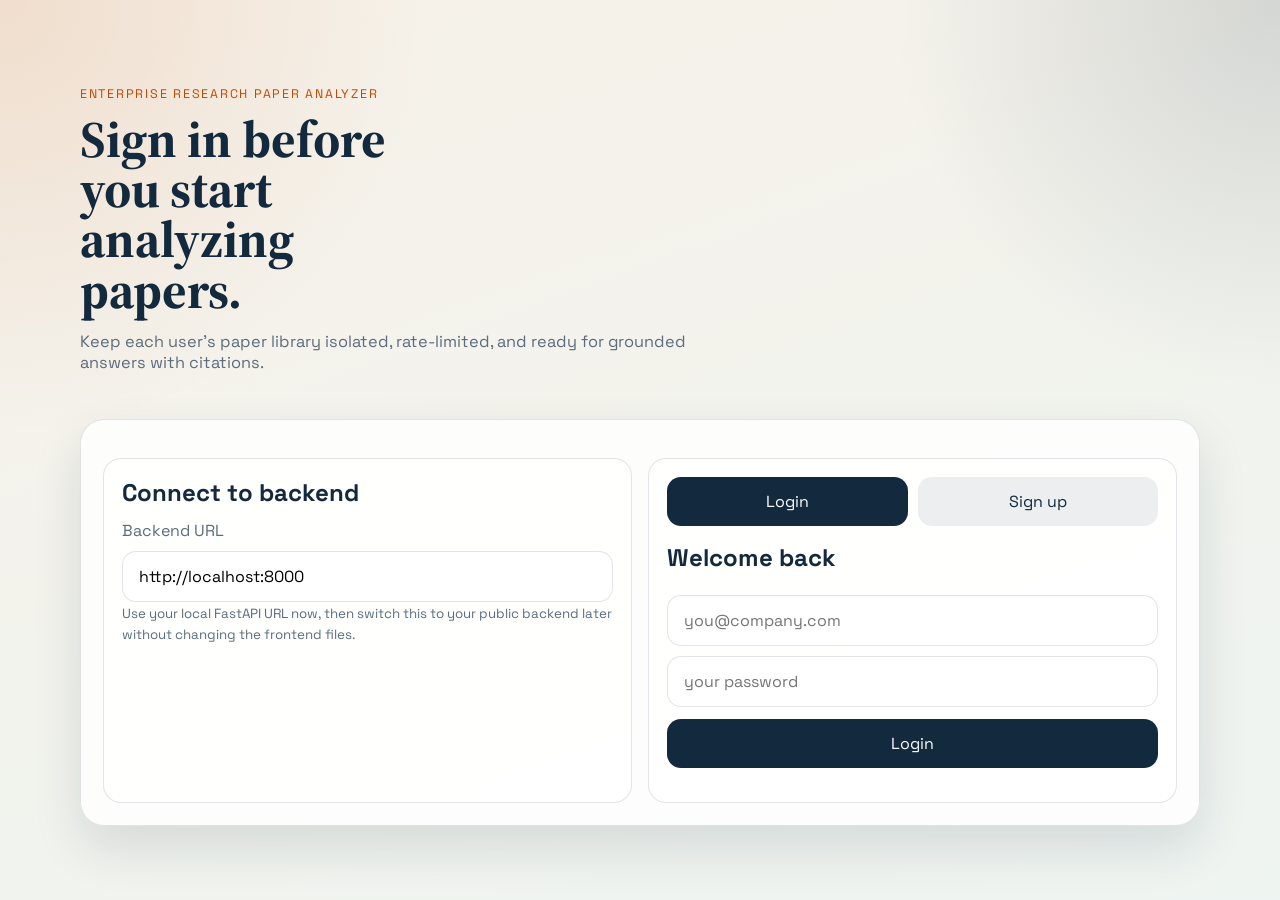
==== frontend/chat.html @ 9fa0dc1c "added UI/UX and minor rate limiting debugs" ====
<!DOCTYPE html>
<html lang="en">
<head>
  <meta charset="UTF-8" />
  <meta name="viewport" content="width=device-width, initial-scale=1.0" />
  <title>PaperLens Workspace</title>
  <link rel="preconnect" href="https://fonts.googleapis.com">
  <link rel="preconnect" href="https://fonts.gstatic.com" crossorigin>
  <link href="https://fonts.googleapis.com/css2?family=Space+Grotesk:wght@400;500;700&family=Source+Serif+4:opsz,wght@8..60,400;8..60,600&display=swap" rel="stylesheet">
  <link rel="stylesheet" href="./styles.css?v=2" />
</head>
<body>
  <main class="layout">
    <section class="hero">
      <div class="hero-topbar">
        <div>
          <p class="eyebrow">PaperLens Workspace</p>
          <h1>Ask grounded questions over uploaded research papers.</h1>
        </div>
        <div class="hero-actions">
          <span id="sessionLabel" class="pill"></span>
          <a class="link-button" href="./login.html">Account</a>
          <button id="logoutBtn" class="ghost" type="button">Logout</button>
        </div>
      </div>
      <p class="lede">Summaries, limitations, methods, and evidence-backed answers stay tied to the chunks retrieved from each user’s own paper library.</p>
      <div class="card">
        <label for="apiBase">Backend URL</label>
        <input id="apiBase" placeholder="http://localhost:8000" />
        <small>Useful when switching from local development to a deployed backend.</small>
        <p id="backendState" class="status"></p>
      </div>
    </section>

    <section class="panel">
      <div class="panel-header">
        <h2>Upload PDF</h2>
        <span class="pill">Max 5 uploads/day, 10MB each</span>
      </div>
      <div class="card">
        <input id="pdfInput" type="file" accept="application/pdf" multiple />
        <button id="uploadBtn" type="button">Upload papers</button>
        <p id="uploadState" class="status"></p>
      </div>
    </section>

    <section class="panel chat-panel">
      <div class="panel-header">
        <h2>Ask Questions</h2>
        <span class="pill">Max 10 queries/minute</span>
      </div>
      <div class="card">
        <textarea id="questionInput" rows="4" placeholder="What dataset did the paper use, and what were the main limitations?"></textarea>
        <div class="actions">
          <button id="askBtn" type="button">Ask</button>
          <button id="historyBtn" class="ghost" type="button">Refresh history</button>
        </div>
      </div>
      <div class="content-grid">
        <div id="answerCard" class="card response-card">
          <h3>Latest answer</h3>
          <pre id="answerOutput">No answer yet.</pre>
          <div id="citationOutput" class="citations"></div>
        </div>
        <div id="historyCard" class="card">
          <h3>History</h3>
          <div id="historyOutput" class="history"></div>
        </div>
      </div>
    </section>
  </main>

  <script src="./app.js?v=2"></script>
  <script src="./chat.js?v=2"></script>
</body>
</html>
---- frontend/styles.css ----
:root {
  --bg: #f4efe5;
  --ink: #13293d;
  --muted: #5b6c7d;
  --accent: #c44900;
  --accent-soft: #ffd9c7;
  --card: rgba(255, 255, 255, 0.8);
  --line: rgba(19, 41, 61, 0.12);
  --shadow: 0 22px 50px rgba(19, 41, 61, 0.12);
}

* {
  box-sizing: border-box;
}

body {
  margin: 0;
  font-family: "Space Grotesk", sans-serif;
  color: var(--ink);
  background:
    radial-gradient(circle at top left, rgba(196, 73, 0, 0.12), transparent 28%),
    radial-gradient(circle at top right, rgba(19, 41, 61, 0.14), transparent 25%),
    linear-gradient(160deg, #f7f2e9 0%, #eef4f1 100%);
  min-height: 100vh;
}

.layout {
  width: min(1120px, calc(100% - 32px));
  margin: 0 auto;
  padding: 32px 0 56px;
}

.auth-layout {
  min-height: 100vh;
  display: grid;
  align-content: center;
}

.hero {
  padding: 24px 0;
}

.hero-tight {
  padding-bottom: 8px;
}

.hero-topbar {
  display: flex;
  justify-content: space-between;
  gap: 24px;
  align-items: flex-start;
}

.hero-actions {
  display: flex;
  gap: 12px;
  align-items: center;
  flex-wrap: wrap;
}

.eyebrow {
  text-transform: uppercase;
  letter-spacing: 0.14em;
  font-size: 0.78rem;
  color: var(--accent);
  margin-bottom: 12px;
}

h1, h2, h3 {
  margin: 0 0 12px;
}

h1 {
  font-family: "Source Serif 4", serif;
  font-size: clamp(2.2rem, 4vw, 4.3rem);
  line-height: 0.98;
  max-width: 12ch;
}

.lede {
  max-width: 62ch;
  color: var(--muted);
  font-size: 1.02rem;
}

.panel {
  margin-top: 22px;
  background: var(--card);
  border: 1px solid var(--line);
  border-radius: 24px;
  padding: 22px;
  box-shadow: var(--shadow);
  backdrop-filter: blur(12px);
}

.panel-header,
.actions,
.grid {
  display: flex;
  gap: 16px;
}

.panel-header,
.actions {
  justify-content: space-between;
  align-items: center;
}

.grid {
  flex-wrap: wrap;
}

.grid > .card {
  flex: 1 1 280px;
}

.content-grid {
  display: grid;
  grid-template-columns: 1.3fr 0.9fr;
  gap: 16px;
}

.card {
  border: 1px solid var(--line);
  border-radius: 18px;
  background: rgba(255, 255, 255, 0.72);
  padding: 18px;
  margin-top: 16px;
}

label,
small,
.status,
.pill {
  color: var(--muted);
}

.pill {
  background: var(--accent-soft);
  color: var(--accent);
  padding: 8px 12px;
  border-radius: 999px;
  font-size: 0.85rem;
}

input,
textarea,
button {
  width: 100%;
  font: inherit;
  border-radius: 14px;
}

input,
textarea {
  border: 1px solid var(--line);
  background: white;
  padding: 14px 16px;
  margin-top: 10px;
}

button {
  border: none;
  background: var(--ink);
  color: white;
  padding: 14px 18px;
  cursor: pointer;
  margin-top: 12px;
  transition: transform 180ms ease, opacity 180ms ease;
}

button:hover {
  transform: translateY(-1px);
}

button.ghost {
  background: transparent;
  color: var(--ink);
  border: 1px solid var(--line);
}

.link-button {
  display: inline-flex;
  align-items: center;
  justify-content: center;
  min-height: 46px;
  padding: 0 18px;
  border-radius: 14px;
  text-decoration: none;
  color: var(--ink);
  border: 1px solid var(--line);
  background: rgba(255, 255, 255, 0.72);
}

.tabs {
  display: flex;
  gap: 10px;
  margin-bottom: 16px;
}

.tab {
  margin-top: 0;
}

.tab.active {
  background: var(--ink);
  color: white;
}

.tab.ghost-tab {
  background: rgba(19, 41, 61, 0.08);
  color: var(--ink);
}

.hidden {
  display: none;
}

.response-card pre {
  white-space: pre-wrap;
  margin: 0;
  font-family: "Space Grotesk", sans-serif;
  line-height: 1.6;
}

.citations,
.history {
  display: grid;
  gap: 12px;
  margin-top: 14px;
}

.citation,
.history-item {
  padding: 14px;
  border-radius: 16px;
  background: rgba(19, 41, 61, 0.04);
}

.history-item p {
  margin-bottom: 0;
}

@media (max-width: 720px) {
  .layout {
    width: min(100% - 20px, 1120px);
    padding-top: 16px;
  }

  .panel-header,
  .actions {
    flex-direction: column;
    align-items: stretch;
  }

  .hero-topbar,
  .content-grid {
    display: block;
  }
}
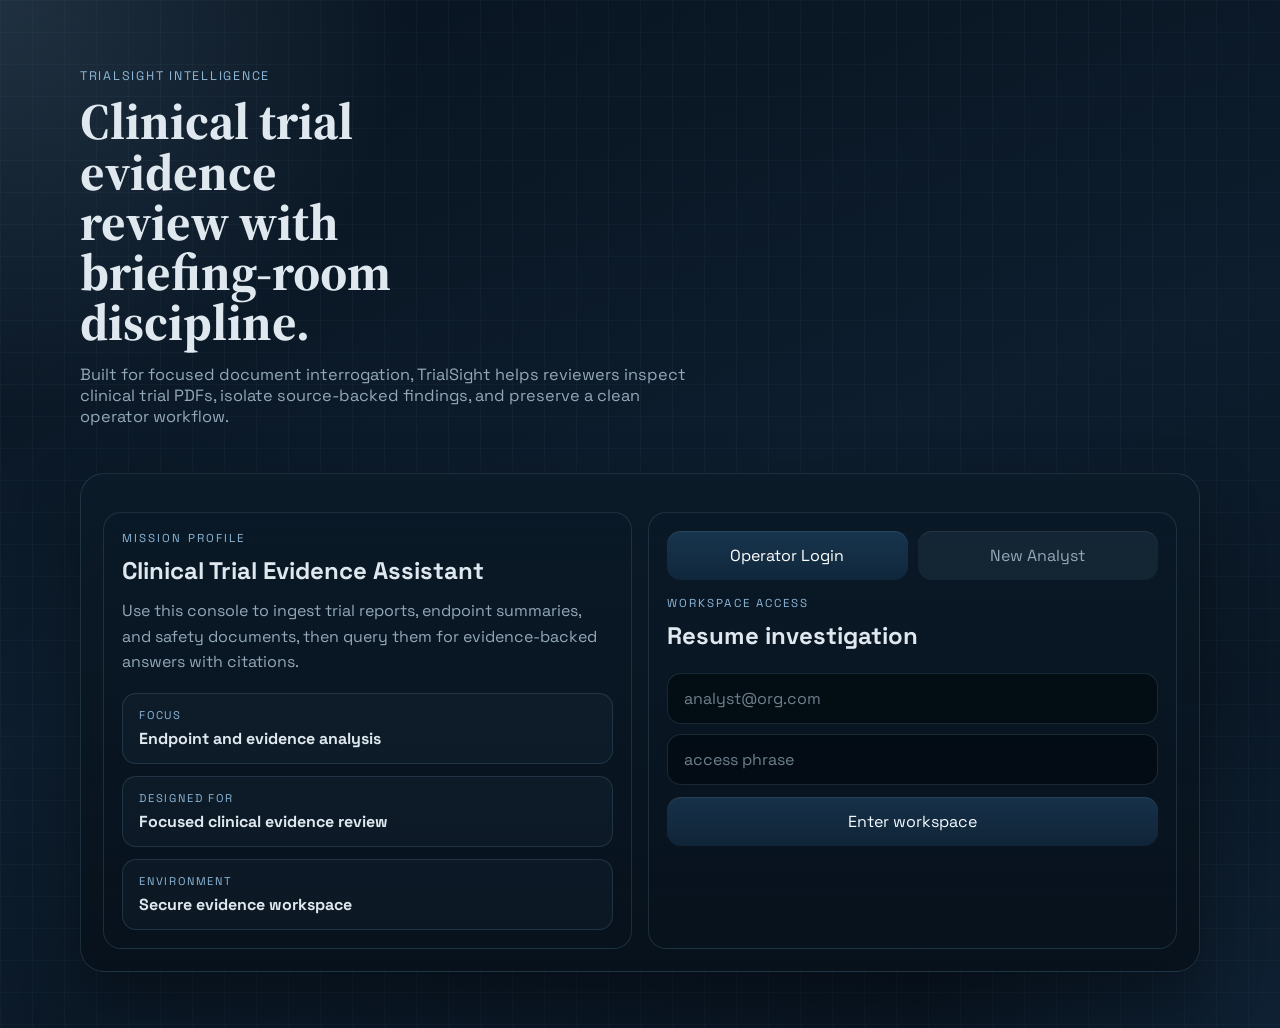
==== commit 3f9a5bdc: "pivot RAG usecase to Clinical Trial Evidence Assistant" ====
--- a/frontend/chat.html
+++ b/frontend/chat.html
@@ -3,74 +3,81 @@
 <head>
   <meta charset="UTF-8" />
   <meta name="viewport" content="width=device-width, initial-scale=1.0" />
-  <title>PaperLens Workspace</title>
+  <title>TrialSight Intelligence Workspace</title>
   <link rel="preconnect" href="https://fonts.googleapis.com">
   <link rel="preconnect" href="https://fonts.gstatic.com" crossorigin>
   <link href="https://fonts.googleapis.com/css2?family=Space+Grotesk:wght@400;500;700&family=Source+Serif+4:opsz,wght@8..60,400;8..60,600&display=swap" rel="stylesheet">
-  <link rel="stylesheet" href="./styles.css?v=2" />
+  <link rel="stylesheet" href="./styles.css?v=3" />
 </head>
 <body>
   <main class="layout">
     <section class="hero">
       <div class="hero-topbar">
         <div>
-          <p class="eyebrow">PaperLens Workspace</p>
-          <h1>Ask grounded questions over uploaded research papers.</h1>
+          <p class="eyebrow">TrialSight Intelligence</p>
+          <h1>Run evidence queries like a clinical review brief, not a generic chatbot.</h1>
         </div>
         <div class="hero-actions">
           <span id="sessionLabel" class="pill"></span>
-          <a class="link-button" href="./login.html">Account</a>
-          <button id="logoutBtn" class="ghost" type="button">Logout</button>
+          <a class="link-button" href="./login.html">Access</a>
+          <button id="logoutBtn" class="ghost" type="button">Sign out</button>
         </div>
       </div>
-      <p class="lede">Summaries, limitations, methods, and evidence-backed answers stay tied to the chunks retrieved from each user’s own paper library.</p>
+      <p class="lede">Interrogate uploaded trial reports, population analyses, endpoint summaries, and safety findings. Every response stays tied to retrieved source passages and page labels.</p>
       <div class="card">
-        <label for="apiBase">Backend URL</label>
-        <input id="apiBase" placeholder="http://localhost:8000" />
-        <small>Useful when switching from local development to a deployed backend.</small>
-        <p id="backendState" class="status"></p>
+        <div class="panel-header compact-header">
+          <div>
+            <p class="section-kicker">Workspace Status</p>
+            <h3>Evidence workspace online</h3>
+          </div>
+          <span id="backendState" class="pill subtle-pill">Secure evidence workspace</span>
+        </div>
+        <p class="status-copy">Your review environment is connected and ready for document intake, evidence retrieval, and citation-grounded answers.</p>
       </div>
     </section>
 
     <section class="panel">
       <div class="panel-header">
-        <h2>Upload PDF</h2>
-        <span class="pill">Max 5 uploads/day, 10MB each</span>
+        <h2>Evidence Intake</h2>
+        <span class="pill">5 uploads/day, 10MB max</span>
       </div>
       <div class="card">
         <input id="pdfInput" type="file" accept="application/pdf" multiple />
-        <button id="uploadBtn" type="button">Upload papers</button>
+        <button id="uploadBtn" type="button">Ingest trial dossier</button>
         <p id="uploadState" class="status"></p>
       </div>
     </section>
 
     <section class="panel chat-panel">
       <div class="panel-header">
-        <h2>Ask Questions</h2>
-        <span class="pill">Max 10 queries/minute</span>
+        <h2>Analyst Interrogation Console</h2>
+        <span class="pill">4 queries/minute, 25/day</span>
       </div>
       <div class="card">
-        <textarea id="questionInput" rows="4" placeholder="What dataset did the paper use, and what were the main limitations?"></textarea>
+        <textarea id="questionInput" rows="4" placeholder="What was the primary endpoint, which population was analyzed, and where are the key safety caveats documented?"></textarea>
         <div class="actions">
-          <button id="askBtn" type="button">Ask</button>
-          <button id="historyBtn" class="ghost" type="button">Refresh history</button>
+          <button id="askBtn" type="button">Run evidence query</button>
+          <button id="historyBtn" class="ghost" type="button">Refresh case log</button>
         </div>
       </div>
       <div class="content-grid">
         <div id="answerCard" class="card response-card">
-          <h3>Latest answer</h3>
-          <pre id="answerOutput">No answer yet.</pre>
+          <p class="section-kicker">Evidence Brief</p>
+          <h3>Latest response</h3>
+          <pre id="answerOutput">No evidence brief yet.</pre>
           <div id="citationOutput" class="citations"></div>
         </div>
         <div id="historyCard" class="card">
-          <h3>History</h3>
+          <p class="section-kicker">Activity Trace</p>
+          <h3>Query history</h3>
           <div id="historyOutput" class="history"></div>
         </div>
       </div>
     </section>
   </main>
 
-  <script src="./app.js?v=2"></script>
-  <script src="./chat.js?v=2"></script>
+  <script src="./config.js?v=3"></script>
+  <script src="./app.js?v=3"></script>
+  <script src="./chat.js?v=3"></script>
 </body>
 </html>
--- a/frontend/styles.css
+++ b/frontend/styles.css
@@ -1,12 +1,12 @@
 :root {
-  --bg: #f4efe5;
-  --ink: #13293d;
-  --muted: #5b6c7d;
-  --accent: #c44900;
-  --accent-soft: #ffd9c7;
-  --card: rgba(255, 255, 255, 0.8);
-  --line: rgba(19, 41, 61, 0.12);
-  --shadow: 0 22px 50px rgba(19, 41, 61, 0.12);
+  --bg: #08131f;
+  --ink: #dfe8ef;
+  --muted: #93a8b8;
+  --accent: #8cb7d8;
+  --accent-soft: rgba(140, 183, 216, 0.14);
+  --card: rgba(9, 22, 35, 0.9);
+  --line: rgba(140, 183, 216, 0.16);
+  --shadow: 0 26px 60px rgba(0, 0, 0, 0.35);
 }
 
 * {
@@ -18,9 +18,12 @@
   font-family: "Space Grotesk", sans-serif;
   color: var(--ink);
   background:
-    radial-gradient(circle at top left, rgba(196, 73, 0, 0.12), transparent 28%),
-    radial-gradient(circle at top right, rgba(19, 41, 61, 0.14), transparent 25%),
-    linear-gradient(160deg, #f7f2e9 0%, #eef4f1 100%);
+    linear-gradient(rgba(140, 183, 216, 0.04) 1px, transparent 1px),
+    linear-gradient(90deg, rgba(140, 183, 216, 0.04) 1px, transparent 1px),
+    radial-gradient(circle at top left, rgba(140, 183, 216, 0.18), transparent 25%),
+    radial-gradient(circle at bottom right, rgba(34, 71, 106, 0.26), transparent 22%),
+    linear-gradient(160deg, #08131f 0%, #0d1d2d 50%, #08131f 100%);
+  background-size: 32px 32px, 32px 32px, auto, auto, auto;
   min-height: 100vh;
 }
 
@@ -66,7 +69,17 @@
   margin-bottom: 12px;
 }
 
-h1, h2, h3 {
+.section-kicker {
+  margin: 0 0 10px;
+  text-transform: uppercase;
+  letter-spacing: 0.18em;
+  font-size: 0.72rem;
+  color: var(--accent);
+}
+
+h1,
+h2,
+h3 {
   margin: 0 0 12px;
 }
 
@@ -74,7 +87,7 @@
   font-family: "Source Serif 4", serif;
   font-size: clamp(2.2rem, 4vw, 4.3rem);
   line-height: 0.98;
-  max-width: 12ch;
+  max-width: 13ch;
 }
 
 .lede {
@@ -85,7 +98,7 @@
 
 .panel {
   margin-top: 22px;
-  background: var(--card);
+  background: linear-gradient(180deg, rgba(12, 27, 40, 0.95), rgba(7, 17, 27, 0.9));
   border: 1px solid var(--line);
   border-radius: 24px;
   padding: 22px;
@@ -123,7 +136,7 @@
 .card {
   border: 1px solid var(--line);
   border-radius: 18px;
-  background: rgba(255, 255, 255, 0.72);
+  background: linear-gradient(180deg, rgba(11, 25, 39, 0.92), rgba(8, 18, 29, 0.88));
   padding: 18px;
   margin-top: 16px;
 }
@@ -141,6 +154,11 @@
   padding: 8px 12px;
   border-radius: 999px;
   font-size: 0.85rem;
+  border: 1px solid rgba(140, 183, 216, 0.18);
+}
+
+.subtle-pill {
+  white-space: nowrap;
 }
 
 input,
@@ -154,19 +172,26 @@
 input,
 textarea {
   border: 1px solid var(--line);
-  background: white;
+  background: rgba(3, 11, 18, 0.82);
+  color: var(--ink);
   padding: 14px 16px;
   margin-top: 10px;
 }
 
+input::placeholder,
+textarea::placeholder {
+  color: rgba(147, 168, 184, 0.74);
+}
+
 button {
   border: none;
-  background: var(--ink);
-  color: white;
+  background: linear-gradient(180deg, #163149, #102437);
+  color: #f5fbff;
   padding: 14px 18px;
   cursor: pointer;
   margin-top: 12px;
   transition: transform 180ms ease, opacity 180ms ease;
+  box-shadow: inset 0 1px 0 rgba(255, 255, 255, 0.08);
 }
 
 button:hover {
@@ -189,7 +214,7 @@
   text-decoration: none;
   color: var(--ink);
   border: 1px solid var(--line);
-  background: rgba(255, 255, 255, 0.72);
+  background: rgba(8, 18, 29, 0.88);
 }
 
 .tabs {
@@ -203,17 +228,50 @@
 }
 
 .tab.active {
-  background: var(--ink);
+  background: linear-gradient(180deg, #17354e, #10273b);
   color: white;
 }
 
 .tab.ghost-tab {
-  background: rgba(19, 41, 61, 0.08);
-  color: var(--ink);
+  background: rgba(140, 183, 216, 0.08);
+  color: var(--muted);
 }
 
 .hidden {
   display: none;
+}
+
+.brief-copy,
+.status-copy {
+  color: var(--muted);
+  line-height: 1.6;
+  margin: 0;
+}
+
+.intel-list {
+  display: grid;
+  gap: 12px;
+  margin-top: 18px;
+}
+
+.intel-item {
+  border: 1px solid var(--line);
+  border-radius: 14px;
+  padding: 14px 16px;
+  background: rgba(140, 183, 216, 0.04);
+}
+
+.intel-label {
+  display: block;
+  text-transform: uppercase;
+  letter-spacing: 0.16em;
+  font-size: 0.7rem;
+  color: var(--accent);
+  margin-bottom: 6px;
+}
+
+.compact-header {
+  align-items: center;
 }
 
 .response-card pre {
@@ -221,6 +279,7 @@
   margin: 0;
   font-family: "Space Grotesk", sans-serif;
   line-height: 1.6;
+  color: #f2f8fd;
 }
 
 .citations,
@@ -234,11 +293,13 @@
 .history-item {
   padding: 14px;
   border-radius: 16px;
-  background: rgba(19, 41, 61, 0.04);
+  background: rgba(140, 183, 216, 0.05);
+  border: 1px solid rgba(140, 183, 216, 0.08);
 }
 
 .history-item p {
   margin-bottom: 0;
+  color: var(--muted);
 }
 
 @media (max-width: 720px) {
@@ -257,4 +318,8 @@
   .content-grid {
     display: block;
   }
-}
+
+  .subtle-pill {
+    white-space: normal;
+  }
+}
